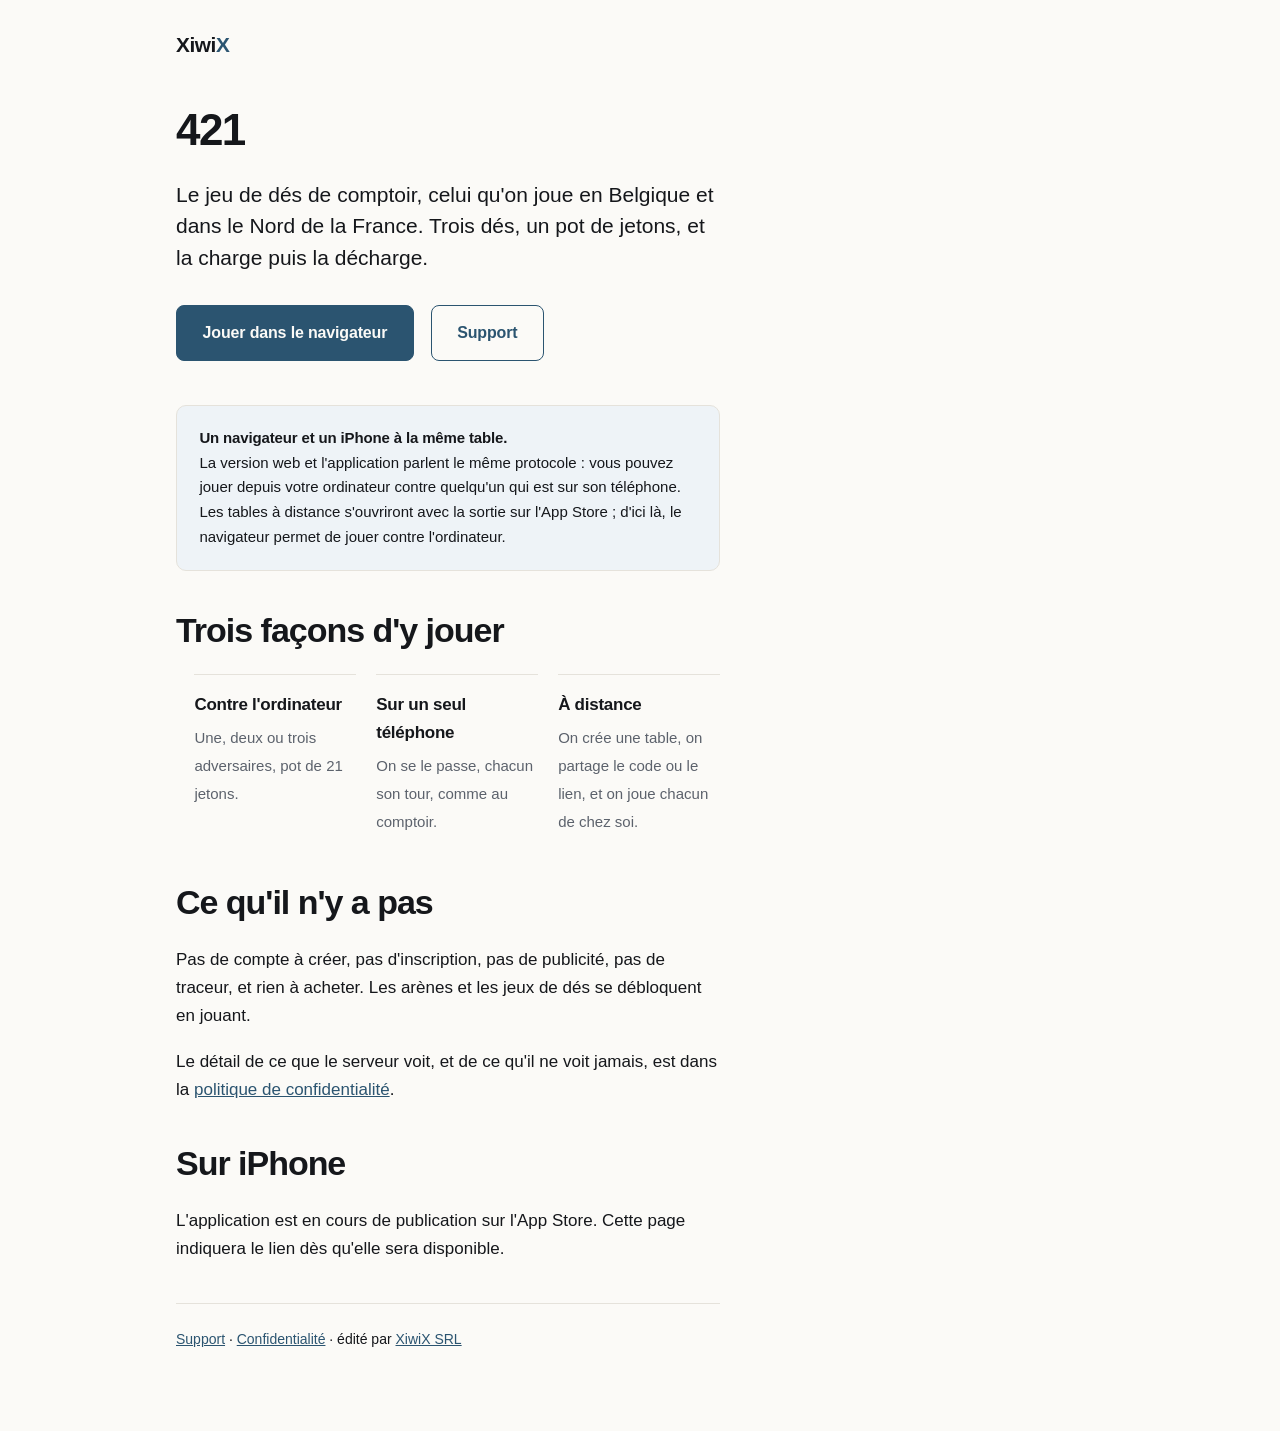
==== 421/index.html @ 8af302e4 "Le jeu se joue depuis le site, et depuis un navigateur Une page de présentation sous /421/, et le bu" ====
<!doctype html>
<html lang="fr">
<head>
<meta charset="utf-8">
<meta name="viewport" content="width=device-width, initial-scale=1">
<title>421 — le jeu de dés de comptoir | XiwiX</title>
<meta name="description" content="421, le jeu de dés de comptoir, jouable dans le navigateur et sur iPhone. Solo contre l'IA, à plusieurs sur un téléphone, ou à distance entre amis. Gratuit, sans compte, sans publicité.">
<meta name="robots" content="noindex, follow">
<link rel="canonical" href="https://xiwix.be/421/">
<meta name="theme-color" content="#2b5470" media="(prefers-color-scheme: light)">
<meta name="theme-color" content="#101215" media="(prefers-color-scheme: dark)">
<link rel="stylesheet" href="/assets/xiwix.css">
</head>
<body>

<header class="wrap topbar">
  <a class="wordmark" href="/">Xiwi<span>X</span></a>
</header>

<main class="wrap page">
  <div class="doc measure">

    <h1 class="page-title">421</h1>

    <p class="lede">Le jeu de dés de comptoir, celui qu'on joue en Belgique et dans le Nord de la France. Trois dés, un pot de jetons, et la charge puis la décharge.</p>

    <p style="margin-top:2rem">
      <a class="cta cta-primary" href="/421/jouer/">Jouer dans le navigateur</a>
      <a class="cta cta-secondary" href="/421/support/">Support</a>
    </p>

    <div class="callout">
      <strong>Un navigateur et un iPhone à la même table.</strong><br>
      La version web et l'application parlent le même protocole&nbsp;: vous pouvez jouer depuis votre ordinateur contre quelqu'un qui est sur son téléphone. Les tables à distance s'ouvriront avec la sortie sur l'App&nbsp;Store&nbsp;; d'ici là, le navigateur permet de jouer contre l'ordinateur.
    </div>

    <h2>Trois façons d'y jouer</h2>
    <ul class="modes">
      <li><strong>Contre l'ordinateur</strong><span>Une, deux ou trois adversaires, pot de 21 jetons.</span></li>
      <li><strong>Sur un seul téléphone</strong><span>On se le passe, chacun son tour, comme au comptoir.</span></li>
      <li><strong>À distance</strong><span>On crée une table, on partage le code ou le lien, et on joue chacun de chez soi.</span></li>
    </ul>

    <h2>Ce qu'il n'y a pas</h2>
    <p>Pas de compte à créer, pas d'inscription, pas de publicité, pas de traceur, et rien à acheter. Les arènes et les jeux de dés se débloquent en jouant.</p>
    <p>Le détail de ce que le serveur voit, et de ce qu'il ne voit jamais, est dans la <a href="/421/confidentialite/">politique de confidentialité</a>.</p>

    <h2>Sur iPhone</h2>
    <p>L'application est en cours de publication sur l'App&nbsp;Store. Cette page indiquera le lien dès qu'elle sera disponible.</p>

    <hr>
    <p class="backlink"><a href="/421/support/">Support</a> · <a href="/421/confidentialite/">Confidentialité</a> · édité par <a href="/">XiwiX SRL</a></p>

  </div>
</main>

</body>
</html>
---- assets/xiwix.css ----
/* XiwiX — feuille de style unique, sans dépendance externe. */

:root {
  --paper:   #fbfaf7;
  --surface: #ffffff;
  --ink:     #15171b;
  --muted:   #5c626c;
  --rule:    #e5e2db;
  --accent:  #2b5470;
  --accent-soft: #eef3f7;

  --sans: -apple-system, BlinkMacSystemFont, "Segoe UI", Inter, Roboto,
          "Helvetica Neue", Arial, sans-serif;

  --measure: 34rem;
  --gutter: clamp(1.25rem, 5vw, 3rem);
}

@media (prefers-color-scheme: dark) {
  :root {
    --paper:   #101215;
    --surface: #171a1f;
    --ink:     #eceef1;
    --muted:   #9aa1ab;
    --rule:    #272b32;
    --accent:  #8fc2e0;
    --accent-soft: #1a2530;
  }
}

*, *::before, *::after { box-sizing: border-box; }

html { -webkit-text-size-adjust: 100%; scroll-behavior: smooth; }
@media (prefers-reduced-motion: reduce) { html { scroll-behavior: auto; } }

body {
  margin: 0;
  background: var(--paper);
  color: var(--ink);
  font-family: var(--sans);
  font-size: clamp(1rem, 0.96rem + 0.2vw, 1.0625rem);
  line-height: 1.65;
  -webkit-font-smoothing: antialiased;
}

/* ---------- structure ---------- */

.wrap { max-width: 64rem; margin: 0 auto; padding-inline: var(--gutter); }
.measure { max-width: var(--measure); }

section { padding-block: clamp(3rem, 7vw, 5.5rem); border-top: 1px solid var(--rule); }
section:first-of-type { border-top: 0; }

/* ---------- en-tête ---------- */

.topbar {
  display: flex; align-items: baseline; justify-content: space-between;
  gap: 1rem; padding-block: 1.75rem;
}

.wordmark {
  font-size: 1.3rem; font-weight: 700; letter-spacing: -0.02em;
  color: var(--ink); text-decoration: none;
}
.wordmark span { color: var(--accent); }

.topbar nav a {
  font-size: 0.9375rem; color: var(--muted); text-decoration: none;
  border-bottom: 1px solid var(--rule); padding-bottom: 2px;
}
.topbar nav a:hover { color: var(--accent); border-color: currentColor; }

/* ---------- accroche ---------- */

.hero { padding-block: clamp(2rem, 6vw, 4rem) clamp(3rem, 7vw, 5rem); }

.hero h1 {
  font-size: clamp(1.625rem, 1.25rem + 1.7vw, 2.5rem);
  line-height: 1.25; letter-spacing: -0.03em; font-weight: 650;
  margin: 0 0 1.5rem; max-width: 26em;
}

.note {
  margin: 2rem 0 0; font-size: 0.875rem; color: var(--muted); max-width: 44rem;
}

.lede { font-size: clamp(1.0625rem, 1rem + 0.45vw, 1.3125rem); line-height: 1.5; margin: 0; max-width: 42rem; }

/* ---------- titres de section ---------- */

h2 {
  font-size: clamp(1.5rem, 1.25rem + 1.1vw, 2.125rem);
  line-height: 1.15; letter-spacing: -0.03em; font-weight: 700;
  margin: 0 0 1.5rem;
}

h3 { font-size: 1.1875rem; line-height: 1.3; letter-spacing: -0.02em; font-weight: 650; margin: 0 0 0.6rem; }

p { margin: 0 0 1.1rem; }
p:last-child { margin-bottom: 0; }

/* ---------- les trois crans ---------- */

.offers { display: grid; gap: 1.25rem; margin-top: 2.75rem; }
@media (min-width: 52rem) { .offers { grid-template-columns: repeat(3, 1fr); } }

.offer {
  background: var(--surface);
  border: 1px solid var(--rule);
  border-radius: 10px;
  padding: 1.5rem 1.4rem 1.3rem;
  display: flex; flex-direction: column;
}

.offer .eyebrow {
  font-size: 0.75rem; text-transform: uppercase; letter-spacing: 0.11em;
  font-weight: 700; color: var(--accent); margin: 0 0 0.9rem;
}
.offer p { font-size: 0.9688rem; line-height: 1.6; color: var(--ink); }

/* ---------- contact ---------- */

.contact-card {
  background: var(--accent-soft);
  border: 1px solid var(--rule);
  border-radius: 10px;
  padding: clamp(1.5rem, 3.5vw, 2.25rem);
  margin-top: 2rem;
  display: grid; gap: 1.75rem;
}
@media (min-width: 46rem) { .contact-card { grid-template-columns: 1fr 1fr; } }

.contact-card dl { margin: 0; }
.contact-card dt {
  font-size: 0.75rem; text-transform: uppercase; letter-spacing: 0.1em;
  font-weight: 700; color: var(--muted); margin-bottom: 0.3rem;
}
.contact-card dd { margin: 0 0 1.1rem; font-size: 1rem; }
.contact-card dd:last-child { margin-bottom: 0; }

a { color: var(--accent); }
a:hover { text-decoration-thickness: 2px; }

.mail { font-size: clamp(1.0625rem, 1rem + 0.5vw, 1.375rem); font-weight: 650; letter-spacing: -0.02em; }

/* ---------- pied ---------- */

footer {
  border-top: 1px solid var(--rule);
  padding-block: 2.25rem 3rem;
  font-size: 0.875rem; color: var(--muted);
}
footer .legal { display: flex; flex-wrap: wrap; gap: 0.4rem 1.25rem; margin: 0; }
footer strong { color: var(--ink); font-weight: 650; }

/* ---------- marqueur de valeur manquante ---------- */

.todo {
  background: #ffe9a8; color: #4a3600; font-weight: 700;
  padding: 0.05em 0.4em; border-radius: 4px;
  box-decoration-break: clone; -webkit-box-decoration-break: clone;
}
@media (prefers-color-scheme: dark) { .todo { background: #6b5300; color: #ffeeb5; } }

/* ---------- pages de service (/421/) ---------- */

.doc h2 { margin-top: 2.5rem; }
/* Seul le tout premier élément du document perd sa marge haute. Viser
 * `h2:first-of-type` annulait celle du premier h2 même quand un titre et
 * plusieurs paragraphes le précédaient — il se collait à ce qui était au-dessus. */
.doc > :first-child { margin-top: 0; }
.doc ul { padding-left: 1.15rem; margin: 0 0 1.1rem; }
.doc li { margin-bottom: 0.4rem; }

.backlink { font-size: 0.875rem; }

:focus-visible { outline: 2px solid var(--accent); outline-offset: 3px; border-radius: 3px; }

/* ---------- titre de page intérieure ---------- */

.page-title {
  font-size: clamp(2rem, 1.6rem + 1.8vw, 2.75rem);
  line-height: 1.1; letter-spacing: -0.035em; font-weight: 700;
  margin: 0 0 1.5rem;
}
.page { padding-block: 1rem clamp(3rem, 7vw, 5rem); }
.doc hr { border: 0; border-top: 1px solid var(--rule); margin: 2.5rem 0 1.5rem; }

/* ---------- document légal : plus large, avec tableaux ---------- */

.doc-legal { max-width: 44rem; }

.doc-legal table {
  width: 100%; border-collapse: collapse; margin: 0 0 1.4rem;
  font-size: 0.9375rem;
}
.doc-legal th, .doc-legal td {
  text-align: left; vertical-align: top;
  padding: 0.55rem 0.9rem 0.55rem 0;
  border-bottom: 1px solid var(--rule);
}
.doc-legal th {
  font-size: 0.75rem; text-transform: uppercase; letter-spacing: 0.09em;
  font-weight: 700; color: var(--muted);
  border-bottom-color: var(--ink);
}
.doc-legal td:last-child, .doc-legal th:last-child { padding-right: 0; }
.table-scroll { overflow-x: auto; }

.langbar {
  display: flex; gap: 1.25rem; flex-wrap: wrap;
  padding-bottom: 1.25rem; margin-bottom: 2rem;
  border-bottom: 1px solid var(--rule);
  font-size: 0.9375rem;
}

.meta {
  font-size: 0.9375rem; color: var(--muted);
  border-left: 2px solid var(--rule); padding-left: 1rem; margin-bottom: 2rem;
}
.meta strong { color: var(--ink); }

.doc-legal h2 { margin-top: 2.75rem; font-size: 1.375rem; }
.doc-legal h1 + .meta { margin-top: 0; }
.doc-legal .lang-section { border-top: 1px solid var(--rule); margin-top: 4rem; padding-top: 3rem; }

/* ---------- page du jeu ---------- */

.cta {
  display: inline-block; margin: 0 0.75rem 0.75rem 0;
  padding: 0.85rem 1.6rem; border-radius: 8px;
  font-size: 1rem; font-weight: 650; letter-spacing: -0.01em;
  text-decoration: none; border: 1px solid var(--accent);
}
.cta-primary { background: var(--accent); color: var(--paper); }
.cta-primary:hover { filter: brightness(1.12); }
.cta-secondary { color: var(--accent); background: transparent; }
.cta-secondary:hover { background: var(--accent-soft); }

.modes { display: grid; gap: 1.25rem; margin: 2rem 0 0; padding: 0; list-style: none; }
@media (min-width: 46rem) { .modes { grid-template-columns: repeat(3, 1fr); } }
.modes li { border-top: 1px solid var(--rule); padding-top: 1rem; }
.modes strong { display: block; margin-bottom: 0.35rem; letter-spacing: -0.015em; }
.modes span { font-size: 0.9375rem; color: var(--muted); }

.callout {
  background: var(--accent-soft); border: 1px solid var(--rule);
  border-radius: 10px; padding: 1.25rem 1.4rem; margin: 2rem 0 0;
  font-size: 0.9375rem;
}
.callout strong { letter-spacing: -0.01em; }
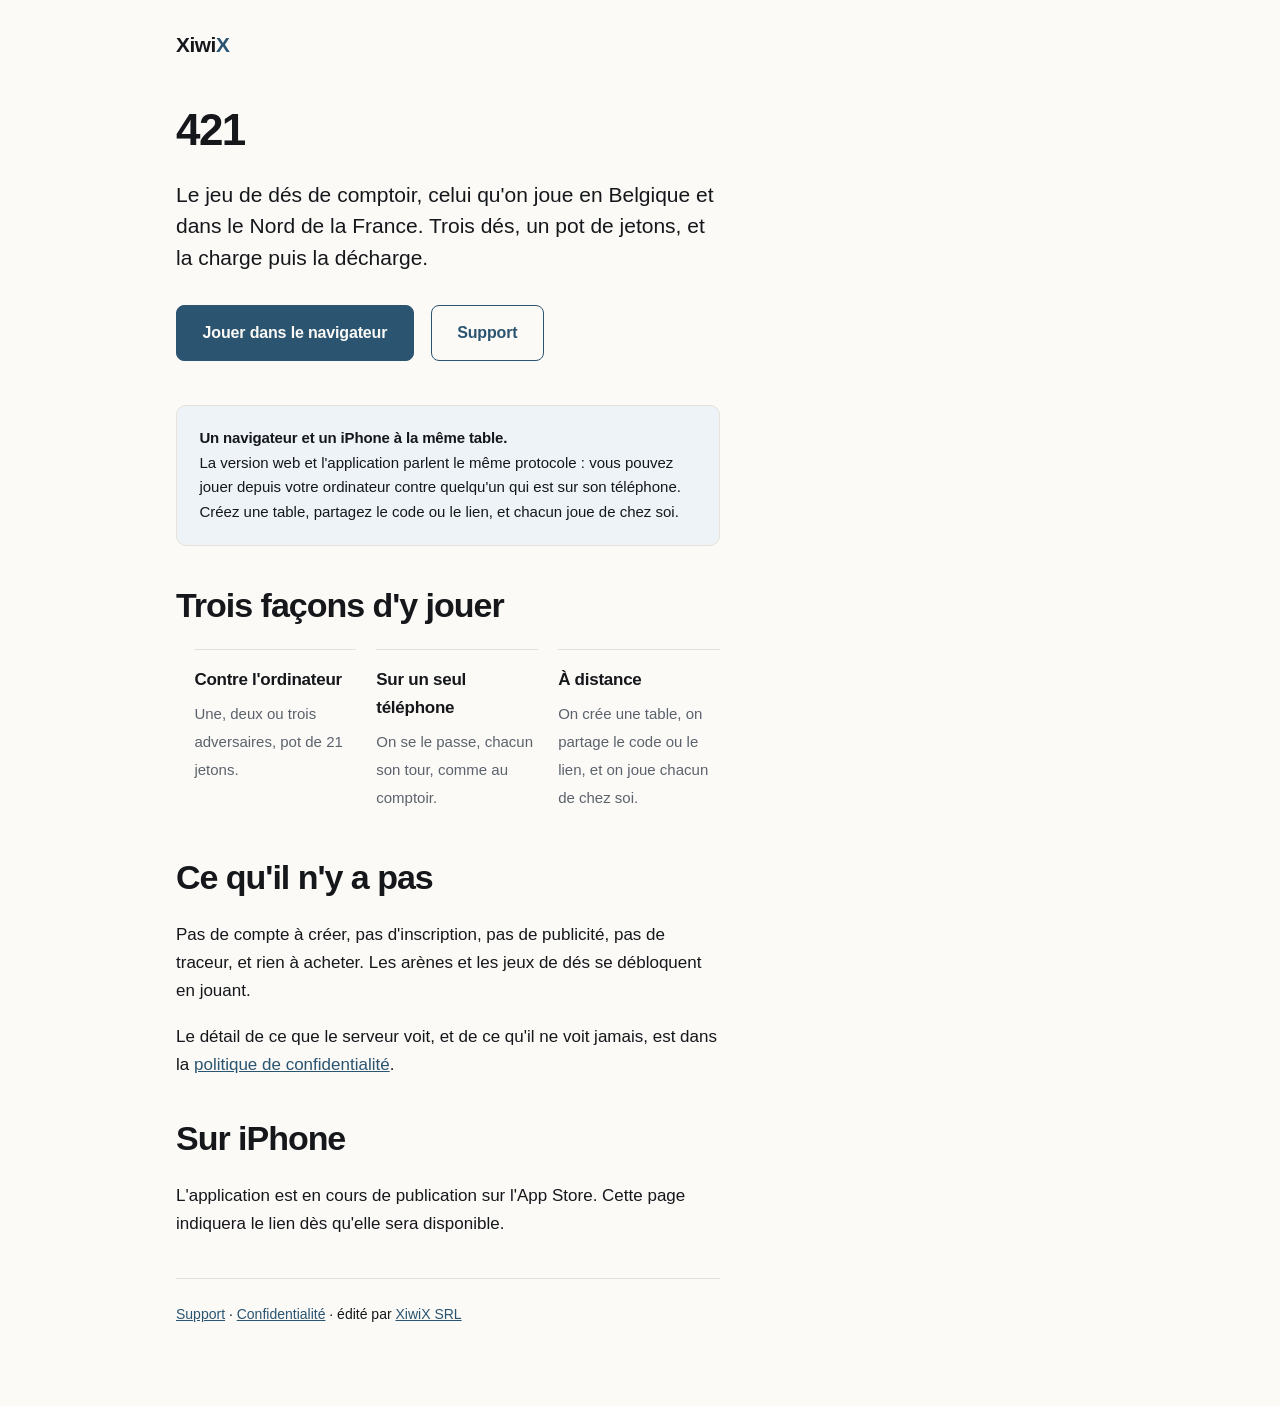
==== commit 4f5b3225: "Les tables à distance sont ouvertes Le serveur tourne sur jeu.xiwix.be, certificat Let's Encrypt en " ====
--- a/421/index.html
+++ b/421/index.html
@@ -31,7 +31,7 @@
 
     <div class="callout">
       <strong>Un navigateur et un iPhone à la même table.</strong><br>
-      La version web et l'application parlent le même protocole&nbsp;: vous pouvez jouer depuis votre ordinateur contre quelqu'un qui est sur son téléphone. Les tables à distance s'ouvriront avec la sortie sur l'App&nbsp;Store&nbsp;; d'ici là, le navigateur permet de jouer contre l'ordinateur.
+      La version web et l'application parlent le même protocole&nbsp;: vous pouvez jouer depuis votre ordinateur contre quelqu'un qui est sur son téléphone. Créez une table, partagez le code ou le lien, et chacun joue de chez soi.
     </div>
 
     <h2>Trois façons d'y jouer</h2>
